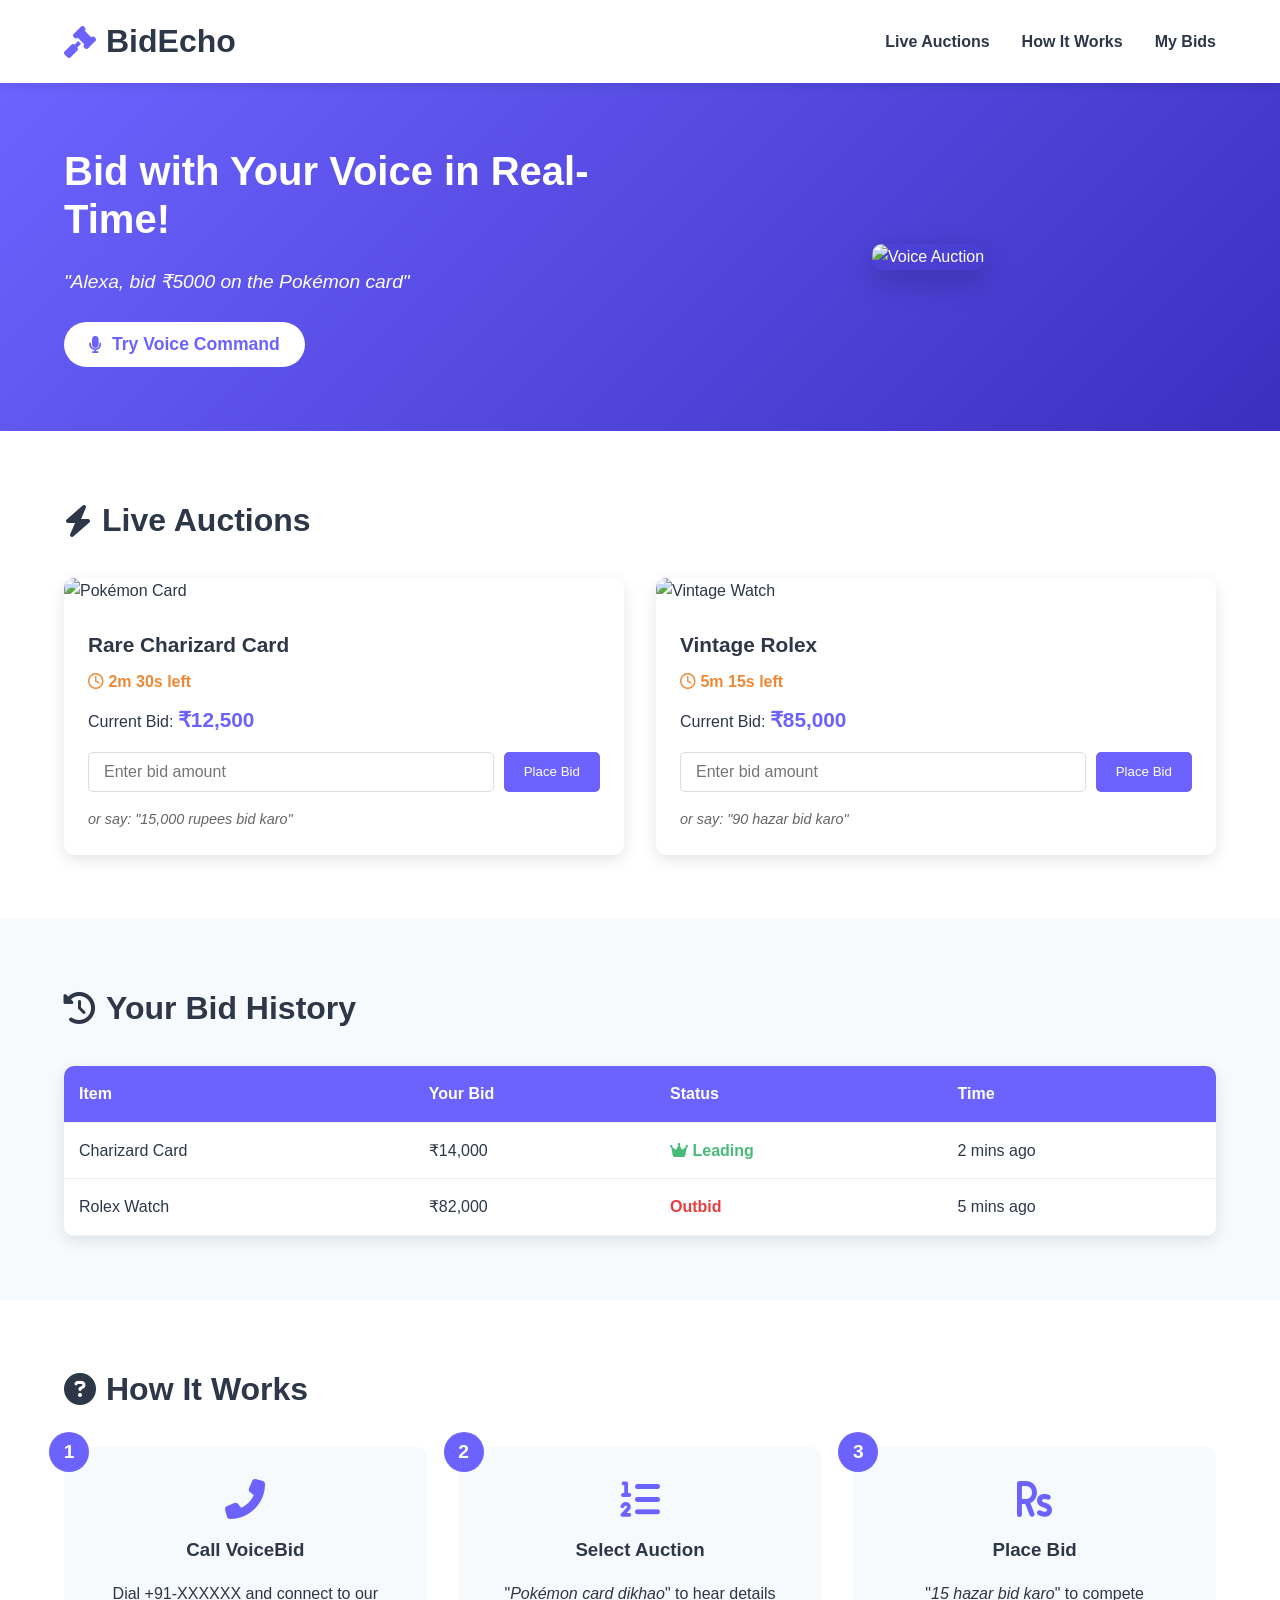
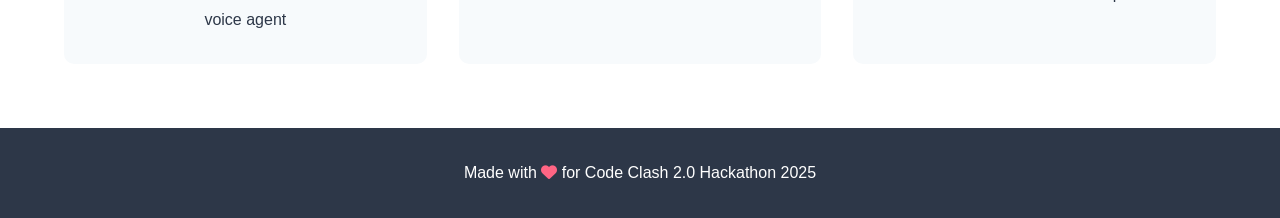
==== index.html @ 43a75629 "Add files via upload" ====
<!DOCTYPE html>
<html lang="en">
<head>
    <meta charset="UTF-8">
    <meta name="viewport" content="width=device-width, initial-scale=1.0">
    <title>BidEcho - Real-Time Voice Auctions</title>
    <link rel="stylesheet" href="style.css">
    <link rel="stylesheet" href="https://cdnjs.cloudflare.com/ajax/libs/font-awesome/6.4.0/css/all.min.css">
</head>
<body>
    <!-- Header -->
    <header>
        <div class="logo">
            <i class="fas fa-gavel"></i>
            <h1>BidEcho</h1>
        </div>
        <nav>
            <a href="#live-auctions">Live Auctions</a>
            <a href="#how-it-works">How It Works</a>
            <a href="#bid-history">My Bids</a>
        </nav>
    </header>

    <!-- Hero Section -->
    <section class="hero">
        <div class="hero-text">
            <h2>Bid with Your Voice in Real-Time!</h2>
            <p>"Alexa, bid ₹5000 on the Pokémon card"</p>
            <button class="cta-button" id="voice-btn">
                <i class="fas fa-microphone"></i> Try Voice Command
            </button>
        </div>
        <div class="hero-image">
            <img src="images/auction-mic.png" alt="Voice Auction">
        </div>
    </section>

    <!-- Live Auctions Section -->
    <section id="live-auctions" class="auctions">
        <h2><i class="fas fa-bolt"></i> Live Auctions</h2>
        <div class="auction-cards">
            <!-- Auction Card 1 -->
            <div class="card">
                <img src="images/pokemon-card.jpg" alt="Pokémon Card">
                <div class="card-content">
                    <h3>Rare Charizard Card</h3>
                    <p class="time-left"><i class="far fa-clock"></i> 2m 30s left</p>
                    <p class="current-bid">Current Bid: <span>₹12,500</span></p>
                    <div class="bid-form">
                        <input type="number" placeholder="Enter bid amount" min="12501">
                        <button class="bid-button">Place Bid</button>
                    </div>
                    <p class="voice-hint">or say: "<em>15,000 rupees bid karo</em>"</p>
                </div>
            </div>

            <!-- Auction Card 2 -->
            <div class="card">
                <img src="images/vintage-watch.jpg" alt="Vintage Watch">
                <div class="card-content">
                    <h3>Vintage Rolex</h3>
                    <p class="time-left"><i class="far fa-clock"></i> 5m 15s left</p>
                    <p class="current-bid">Current Bid: <span>₹85,000</span></p>
                    <div class="bid-form">
                        <input type="number" placeholder="Enter bid amount" min="85001">
                        <button class="bid-button">Place Bid</button>
                    </div>
                    <p class="voice-hint">or say: "<em>90 hazar bid karo</em>"</p>
                </div>
            </div>
        </div>
    </section>

    <!-- Bid History Section -->
    <section id="bid-history" class="history">
        <h2><i class="fas fa-history"></i> Your Bid History</h2>
        <table>
            <thead>
                <tr>
                    <th>Item</th>
                    <th>Your Bid</th>
                    <th>Status</th>
                    <th>Time</th>
                </tr>
            </thead>
            <tbody>
                <tr>
                    <td>Charizard Card</td>
                    <td>₹14,000</td>
                    <td class="leading"><i class="fas fa-crown"></i> Leading</td>
                    <td>2 mins ago</td>
                </tr>
                <tr>
                    <td>Rolex Watch</td>
                    <td>₹82,000</td>
                    <td class="outbid">Outbid</td>
                    <td>5 mins ago</td>
                </tr>
            </tbody>
        </table>
    </section>

    <!-- How It Works Section -->
    <section id="how-it-works" class="steps">
        <h2><i class="fas fa-question-circle"></i> How It Works</h2>
        <div class="step-container">
            <div class="step">
                <div class="step-number">1</div>
                <i class="fas fa-phone-alt"></i>
                <h3>Call VoiceBid</h3>
                <p>Dial +91-XXXXXX and connect to our voice agent</p>
            </div>
            <div class="step">
                <div class="step-number">2</div>
                <i class="fas fa-list-ol"></i>
                <h3>Select Auction</h3>
                <p>"<em>Pokémon card dikhao</em>" to hear details</p>
            </div>
            <div class="step">
                <div class="step-number">3</div>
                <i class="fas fa-rupee-sign"></i>
                <h3>Place Bid</h3>
                <p>"<em>15 hazar bid karo</em>" to compete</p>
            </div>
        </div>
    </section>

    <!-- Footer -->
    <footer>
        <p>Made with <i class="fas fa-heart"></i> for Code Clash 2.0 Hackathon 2025</p>
    </footer>

    <!-- Voice Command Popup -->
    <div class="voice-popup" id="voice-popup">
        <div class="popup-content">
            <i class="fas fa-microphone-alt"></i>
            <h3>Speak Now</h3>
            <p>"Bid [amount] on [item]"</p>
            <div class="voice-animation">
                <span class="dot"></span>
                <span class="dot"></span>
                <span class="dot"></span>
            </div>
            <button class="close-btn" id="close-voice">Close</button>
        </div>
    </div>

    <script src="script.js"></script>
</body>
</html>
---- style.css ----
:root {
    --primary: #6C63FF;
    --secondary: #FF6584;
    --dark: #2D3748;
    --light: #F7FAFC;
    --success: #48BB78;
    --warning: #ED8936;
    --danger: #E53E3E;
}

* {
    margin: 0;
    padding: 0;
    box-sizing: border-box;
    font-family: 'Segoe UI', Tahoma, Geneva, Verdana, sans-serif;
}

body {
    background-color: #f5f5f5;
    color: var(--dark);
    line-height: 1.6;
}

/* Header */
header {
    background: white;
    box-shadow: 0 2px 10px rgba(0,0,0,0.1);
    padding: 1rem 5%;
    display: flex;
    justify-content: space-between;
    align-items: center;
    position: sticky;
    top: 0;
    z-index: 100;
}

.logo {
    display: flex;
    align-items: center;
    gap: 10px;
}

.logo i {
    font-size: 2rem;
    color: var(--primary);
}

nav {
    display: flex;
    gap: 2rem;
}

nav a {
    text-decoration: none;
    color: var(--dark);
    font-weight: 600;
    transition: color 0.3s;
}

nav a:hover {
    color: var(--primary);
}

/* Hero Section */
.hero {
    display: flex;
    padding: 5% 5%;
    background: linear-gradient(135deg, #6C63FF 0%, #3a2fbf 100%);
    color: white;
}

.hero-text {
    flex: 1;
    display: flex;
    flex-direction: column;
    justify-content: center;
    gap: 1.5rem;
}

.hero-text h2 {
    font-size: 2.5rem;
    line-height: 1.2;
}

.hero-text p {
    font-size: 1.2rem;
    font-style: italic;
}

.hero-image {
    flex: 1;
    display: flex;
    justify-content: center;
    align-items: center;
}

.hero-image img {
    max-width: 100%;
    height: auto;
    border-radius: 10px;
    box-shadow: 0 10px 30px rgba(0,0,0,0.2);
}

.cta-button {
    background: white;
    color: var(--primary);
    border: none;
    padding: 12px 25px;
    font-size: 1.1rem;
    font-weight: 600;
    border-radius: 50px;
    cursor: pointer;
    display: flex;
    align-items: center;
    gap: 10px;
    width: fit-content;
    transition: transform 0.3s, box-shadow 0.3s;
}

.cta-button:hover {
    transform: translateY(-3px);
    box-shadow: 0 5px 15px rgba(0,0,0,0.2);
}

/* Auctions Section */
.auctions {
    padding: 5% 5%;
    background: white;
}

.auctions h2, .history h2, .steps h2 {
    font-size: 2rem;
    margin-bottom: 2rem;
    display: flex;
    align-items: center;
    gap: 10px;
}

.auction-cards {
    display: grid;
    grid-template-columns: repeat(auto-fit, minmax(300px, 1fr));
    gap: 2rem;
}

.card {
    background: white;
    border-radius: 10px;
    overflow: hidden;
    box-shadow: 0 5px 15px rgba(0,0,0,0.1);
    transition: transform 0.3s;
}

.card:hover {
    transform: translateY(-10px);
}

.card img {
    width: 100%;
    height: 200px;
    object-fit: cover;
}

.card-content {
    padding: 1.5rem;
}

.card h3 {
    font-size: 1.3rem;
    margin-bottom: 0.5rem;
}

.time-left {
    color: var(--warning);
    font-weight: 600;
    margin-bottom: 0.5rem;
}

.current-bid {
    margin-bottom: 1rem;
}

.current-bid span {
    font-size: 1.3rem;
    font-weight: 700;
    color: var(--primary);
}

.bid-form {
    display: flex;
    gap: 10px;
    margin-bottom: 1rem;
}

.bid-form input {
    flex: 1;
    padding: 10px 15px;
    border: 1px solid #ddd;
    border-radius: 5px;
    font-size: 1rem;
}

.bid-button {
    background: var(--primary);
    color: white;
    border: none;
    padding: 0 20px;
    border-radius: 5px;
    cursor: pointer;
    transition: background 0.3s;
}

.bid-button:hover {
    background: #5a52e0;
}

.voice-hint {
    font-size: 0.9rem;
    color: #666;
    font-style: italic;
}

/* Bid History Section */
.history {
    padding: 5% 5%;
    background: var(--light);
}

table {
    width: 100%;
    border-collapse: collapse;
    background: white;
    box-shadow: 0 5px 15px rgba(0,0,0,0.1);
    border-radius: 10px;
    overflow: hidden;
}

th, td {
    padding: 15px;
    text-align: left;
    border-bottom: 1px solid #eee;
}

th {
    background: var(--primary);
    color: white;
}

tr:hover {
    background: #f5f5f5;
}

.leading {
    color: var(--success);
    font-weight: 600;
}

.outbid {
    color: var(--danger);
    font-weight: 600;
}

/* How It Works Section */
.steps {
    padding: 5% 5%;
    background: white;
}

.step-container {
    display: grid;
    grid-template-columns: repeat(auto-fit, minmax(250px, 1fr));
    gap: 2rem;
}

.step {
    background: var(--light);
    padding: 2rem;
    border-radius: 10px;
    text-align: center;
    position: relative;
    transition: transform 0.3s;
}

.step:hover {
    transform: translateY(-10px);
}

.step-number {
    position: absolute;
    top: -15px;
    left: -15px;
    background: var(--primary);
    color: white;
    width: 40px;
    height: 40px;
    border-radius: 50%;
    display: flex;
    justify-content: center;
    align-items: center;
    font-weight: bold;
    font-size: 1.2rem;
}

.step i {
    font-size: 2.5rem;
    color: var(--primary);
    margin-bottom: 1rem;
}

.step h3 {
    margin-bottom: 1rem;
}

/* Footer */
footer {
    text-align: center;
    padding: 2rem;
    background: var(--dark);
    color: white;
}

footer i {
    color: var(--secondary);
}

/* Voice Popup */
.voice-popup {
    position: fixed;
    top: 0;
    left: 0;
    width: 100%;
    height: 100%;
    background: rgba(0,0,0,0.8);
    display: none;
    justify-content: center;
    align-items: center;
    z-index: 1000;
}

.popup-content {
    background: white;
    padding: 3rem;
    border-radius: 10px;
    text-align: center;
    max-width: 500px;
    width: 90%;
}

.popup-content i {
    font-size: 4rem;
    color: var(--primary);
    margin-bottom: 1.5rem;
}

.popup-content h3 {
    font-size: 1.8rem;
    margin-bottom: 1rem;
}

.popup-content p {
    font-size: 1.2rem;
    margin-bottom: 2rem;
    color: #666;
}

.voice-animation {
    display: flex;
    justify-content: center;
    gap: 10px;
    margin-bottom: 2rem;
}

.dot {
    width: 10px;
    height: 10px;
    background: var(--primary);
    border-radius: 50%;
    animation: pulse 1.5s infinite ease-in-out;
}

.dot:nth-child(2) {
    animation-delay: 0.3s;
}

.dot:nth-child(3) {
    animation-delay: 0.6s;
}

@keyframes pulse {
    0%, 100% {
        transform: scale(1);
        opacity: 1;
    }
    50% {
        transform: scale(1.5);
        opacity: 0.5;
    }
}

.close-btn {
    background: var(--danger);
    color: white;
    border: none;
    padding: 10px 20px;
    border-radius: 5px;
    cursor: pointer;
    transition: background 0.3s;
}

.close-btn:hover {
    background: #c53030;
}

/* Responsive Design */
@media (max-width: 768px) {
    header {
        flex-direction: column;
        gap: 1rem;
    }

    .hero {
        flex-direction: column;
        text-align: center;
    }

    .cta-button {
        margin: 0 auto;
    }

    .hero-image {
        margin-top: 2rem;
    }

    .step-container {
        grid-template-columns: 1fr;
    }
}
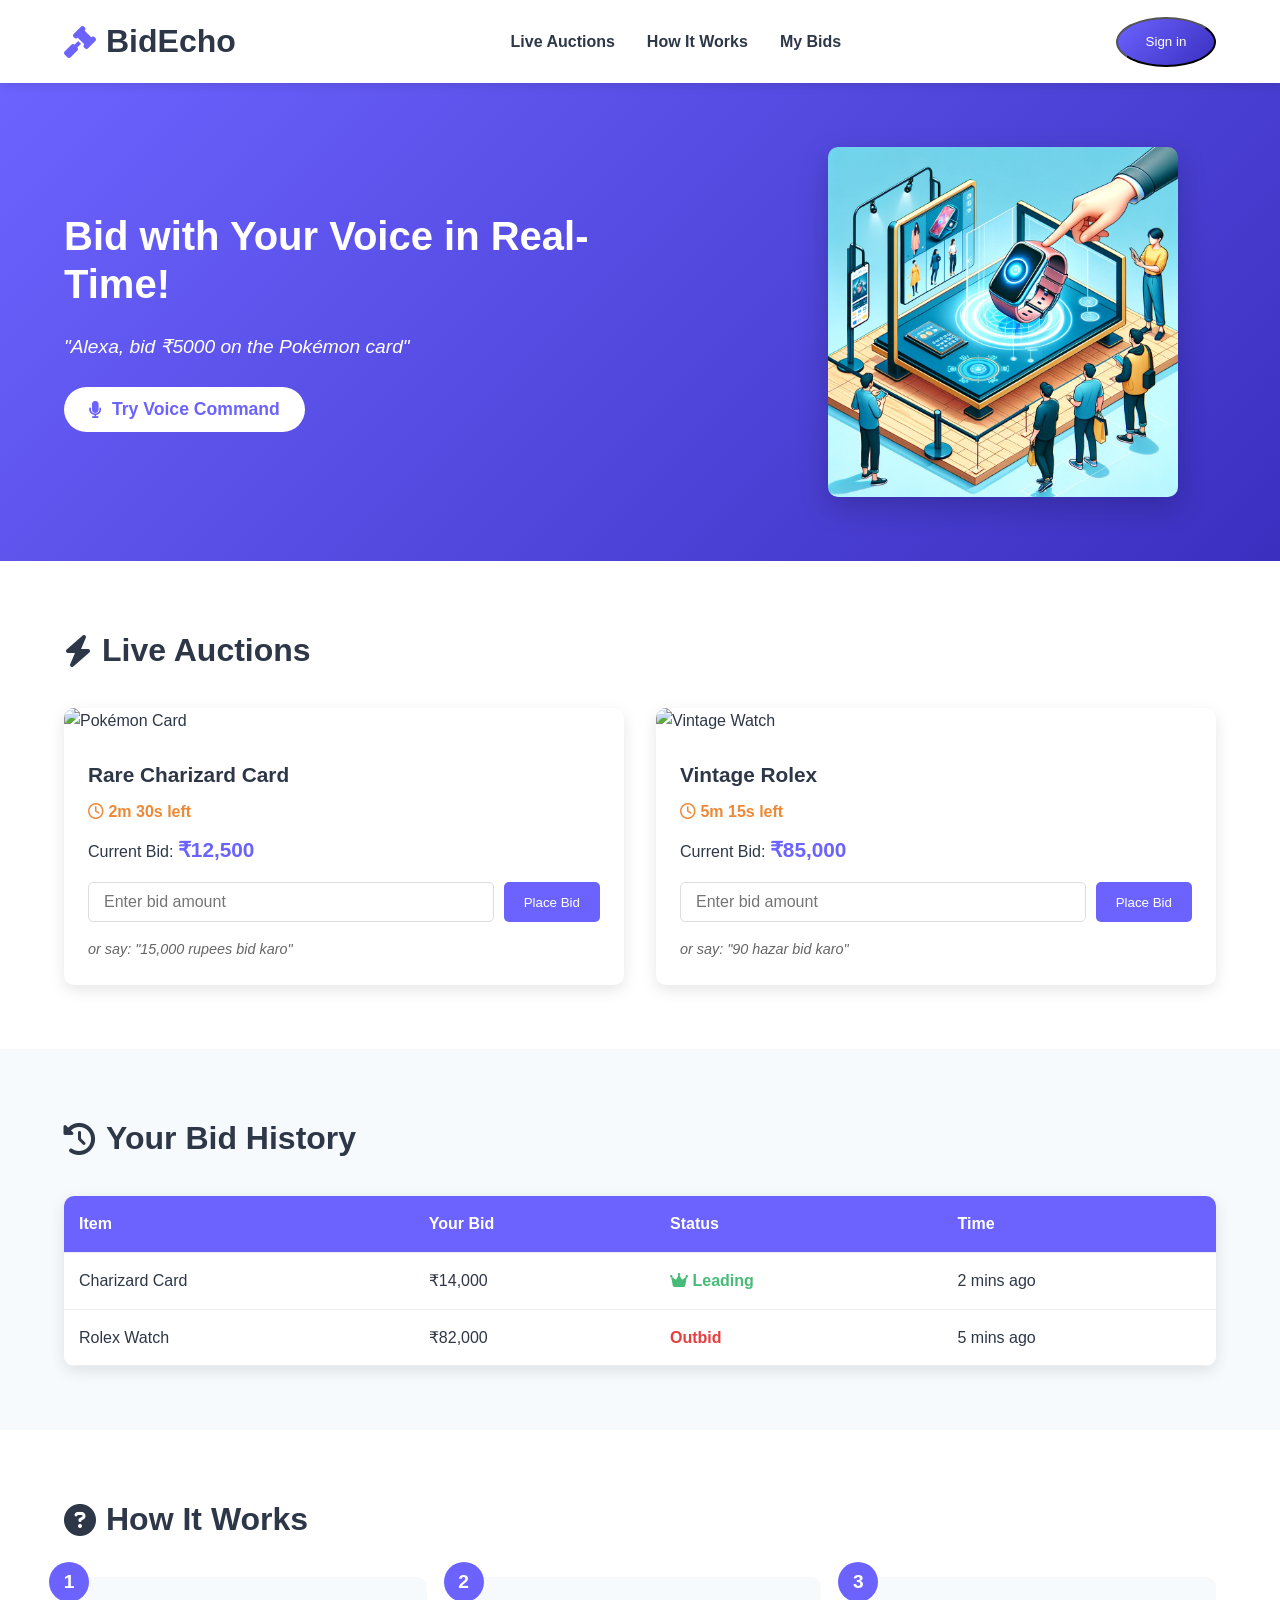
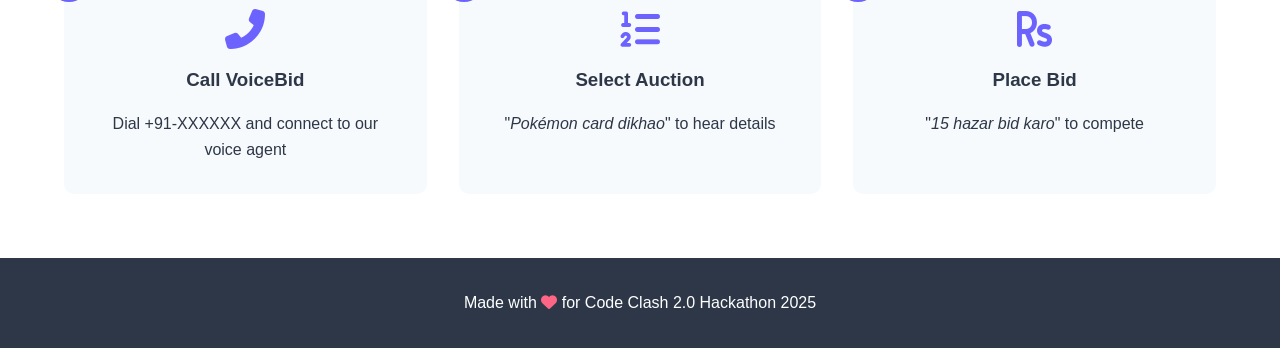
==== commit 841ba6bd: "Add files via upload" ====
--- a/index.html
+++ b/index.html
@@ -19,6 +19,11 @@
             <a href="#how-it-works">How It Works</a>
             <a href="#bid-history">My Bids</a>
         </nav>
+        <div class="login">
+            <button>
+                <a href="login.html">Sign in</a>
+            </button>
+        </div>
     </header>
 
     <!-- Hero Section -->
@@ -31,7 +36,7 @@
             </button>
         </div>
         <div class="hero-image">
-            <img src="images/auction-mic.png" alt="Voice Auction">
+            <img src="image1.png" alt="Voice Auction">
         </div>
     </section>
 
--- a/style.css
+++ b/style.css
@@ -97,9 +97,10 @@
 
 .hero-image img {
     max-width: 100%;
-    height: auto;
+    height: 350px;
     border-radius: 10px;
     box-shadow: 0 10px 30px rgba(0,0,0,0.2);
+    margin-left: 150px;
 }
 
 .cta-button {
@@ -434,4 +435,17 @@
     .step-container {
         grid-template-columns: 1fr;
     }
-}+}
+
+.login a{
+    text-decoration: none;
+    color: white;
+
+}
+
+.login button{
+    width: 100px;
+    height: 50px;
+    border-radius:50%;
+    background: linear-gradient(135deg, #6C63FF 0%, #3a2fbf 100%);
+}
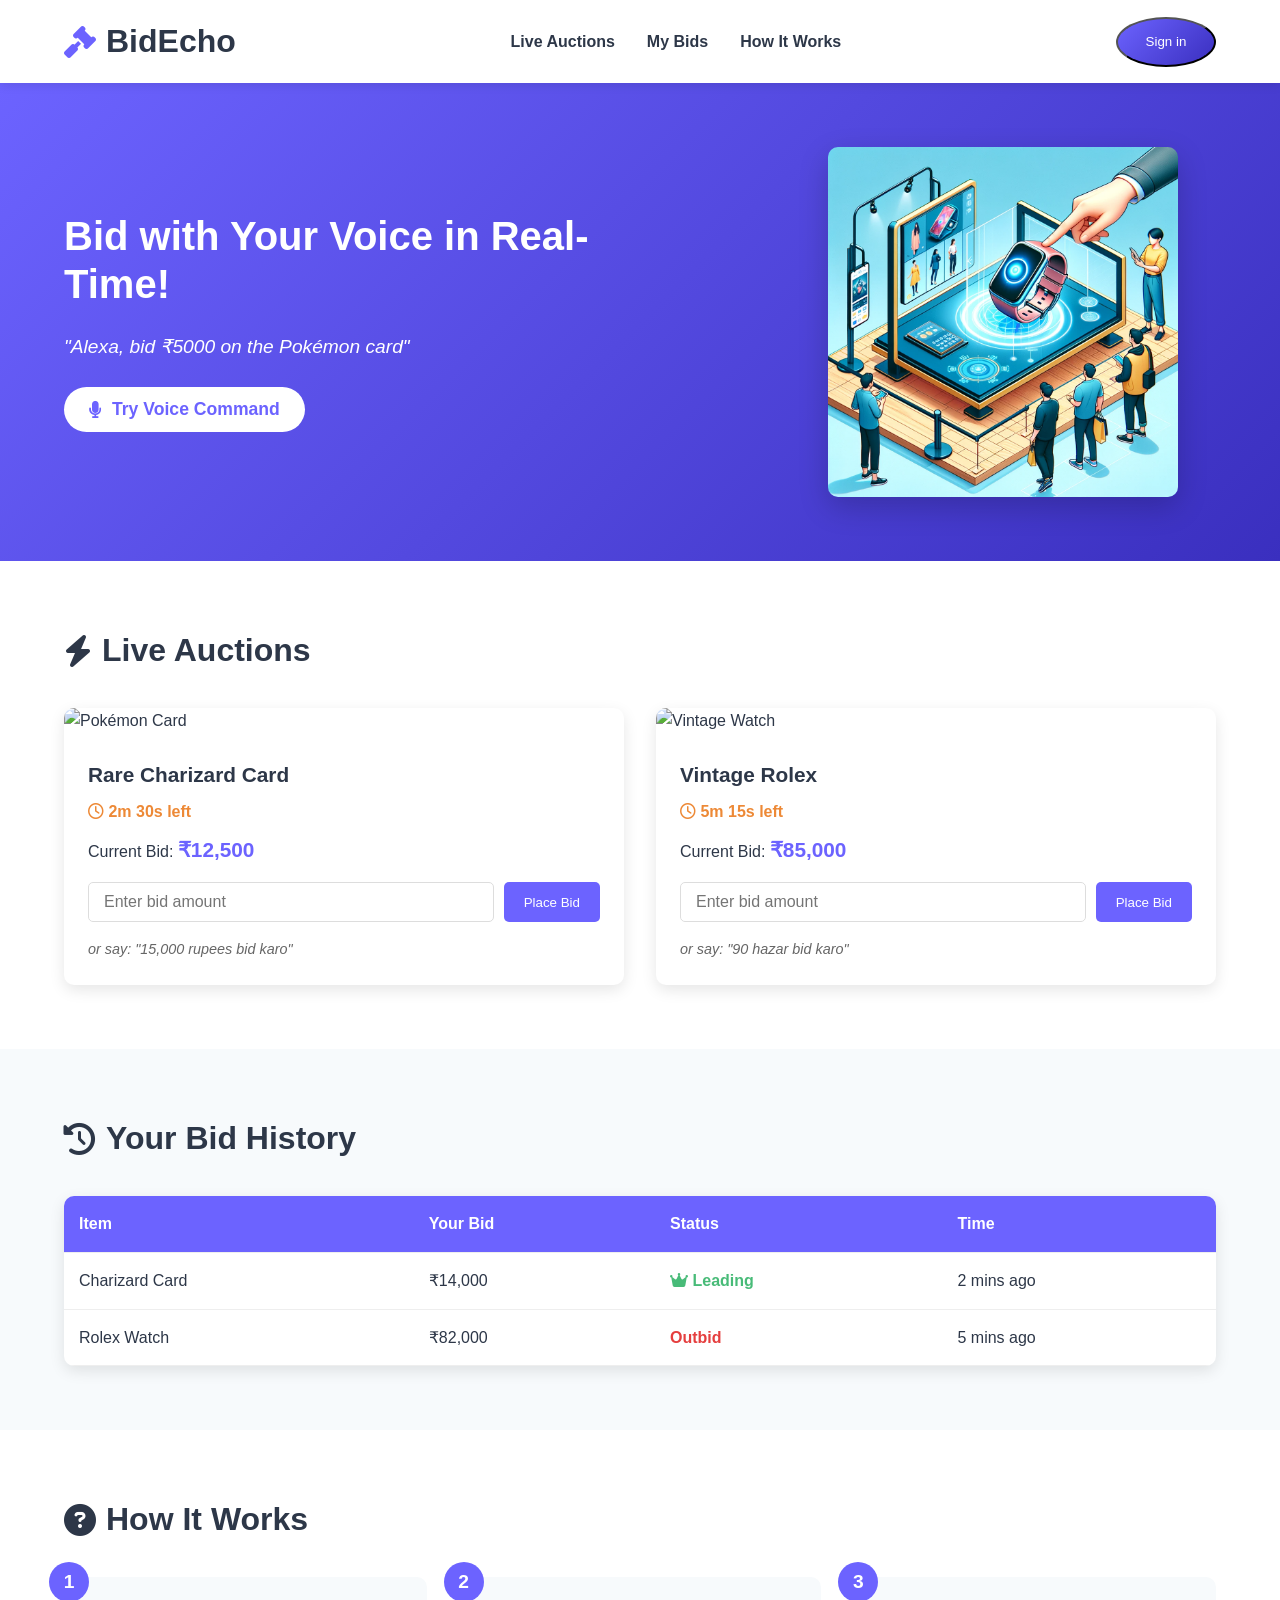
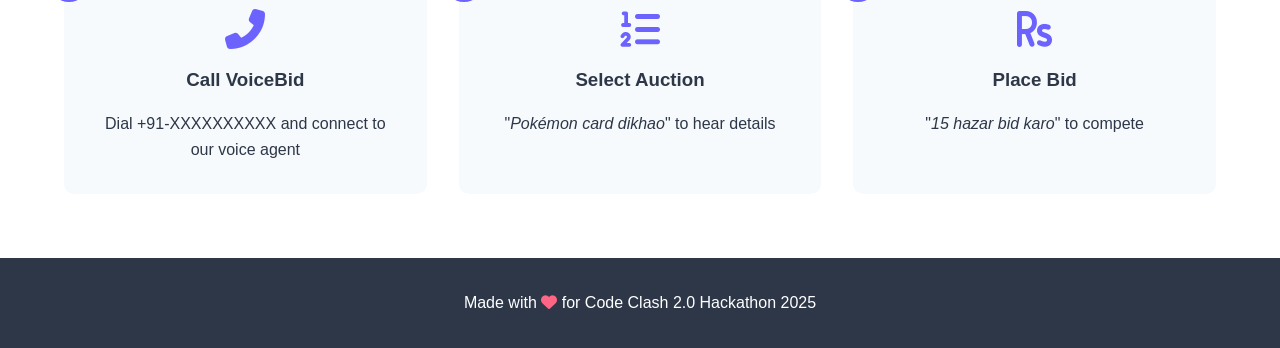
==== commit b83b8220: "Update index.html" ====
--- a/index.html
+++ b/index.html
@@ -16,8 +16,8 @@
         </div>
         <nav>
             <a href="#live-auctions">Live Auctions</a>
+            <a href="#bid-history">My Bids</a>
             <a href="#how-it-works">How It Works</a>
-            <a href="#bid-history">My Bids</a>
         </nav>
         <div class="login">
             <button>
@@ -113,7 +113,7 @@
                 <div class="step-number">1</div>
                 <i class="fas fa-phone-alt"></i>
                 <h3>Call VoiceBid</h3>
-                <p>Dial +91-XXXXXX and connect to our voice agent</p>
+                <p>Dial +91-XXXXXXXXXX and connect to our voice agent</p>
             </div>
             <div class="step">
                 <div class="step-number">2</div>
@@ -152,4 +152,4 @@
 
     <script src="script.js"></script>
 </body>
-</html>+</html>
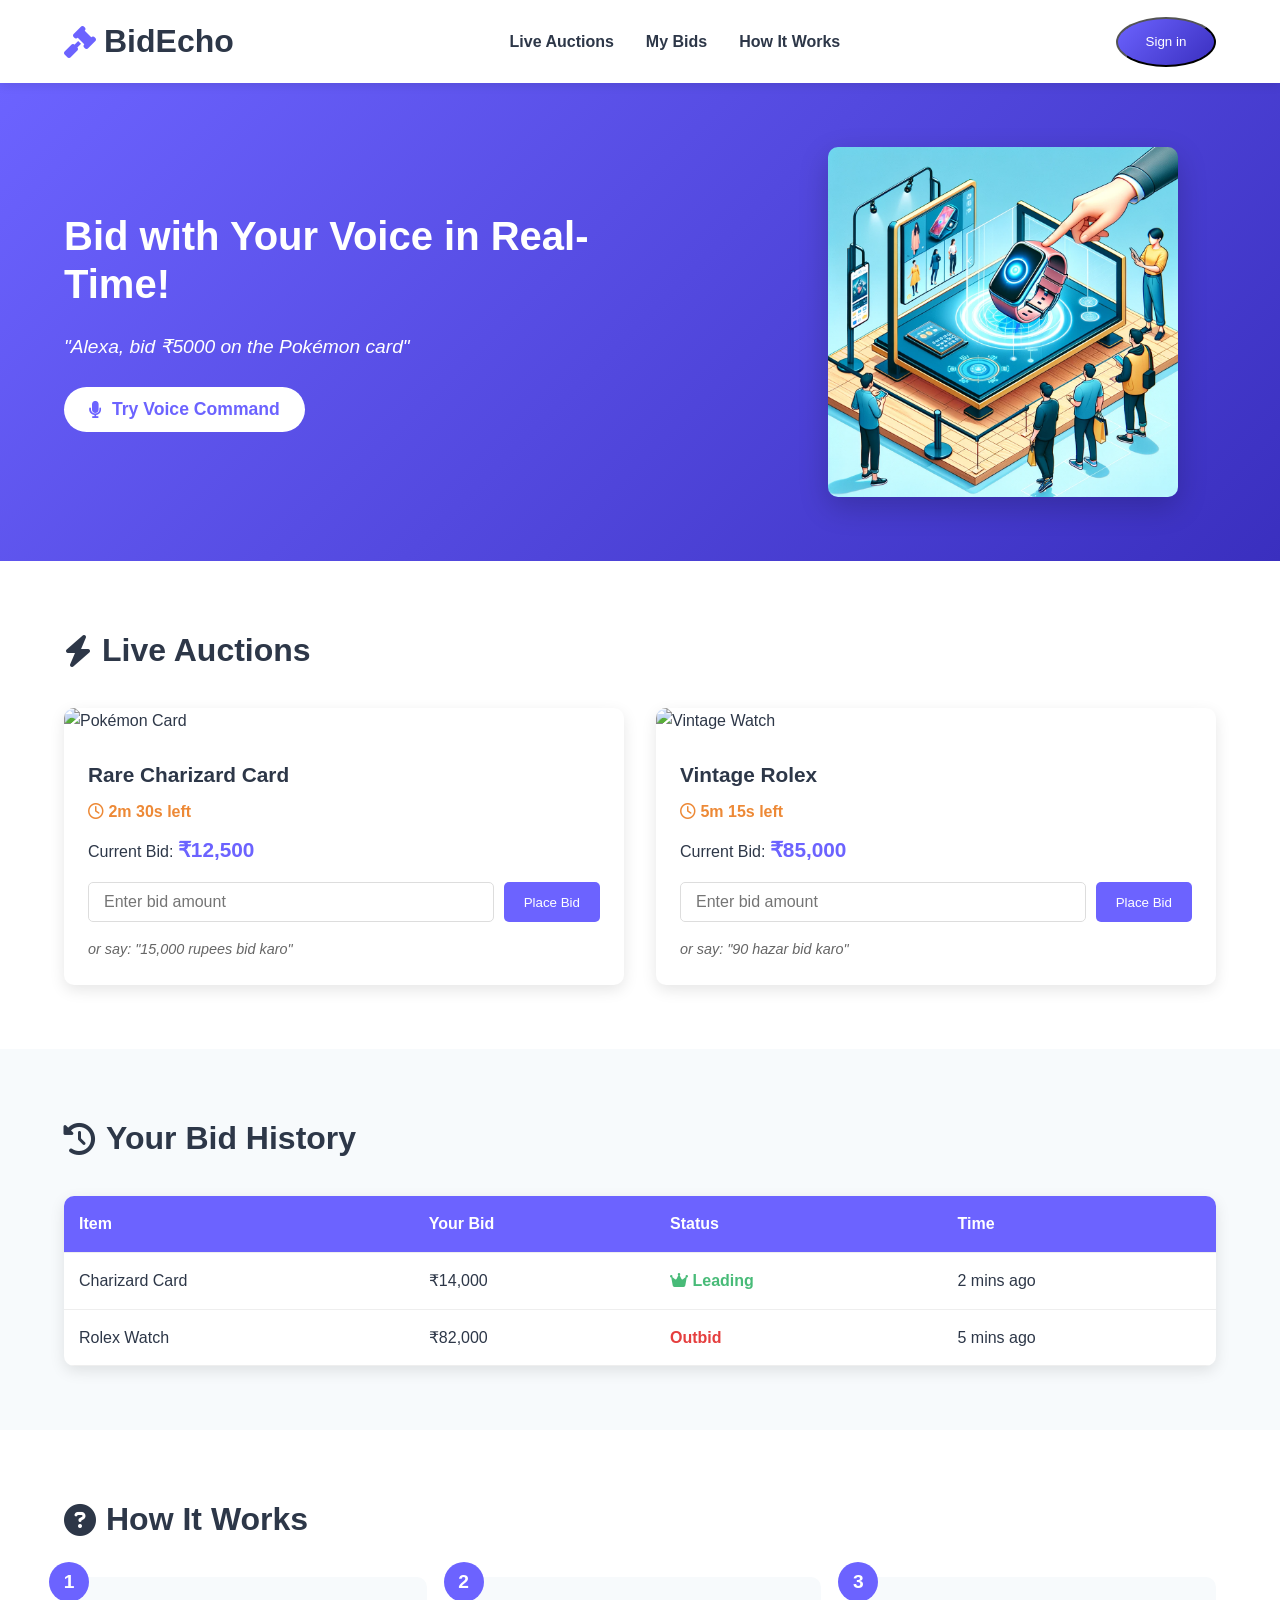
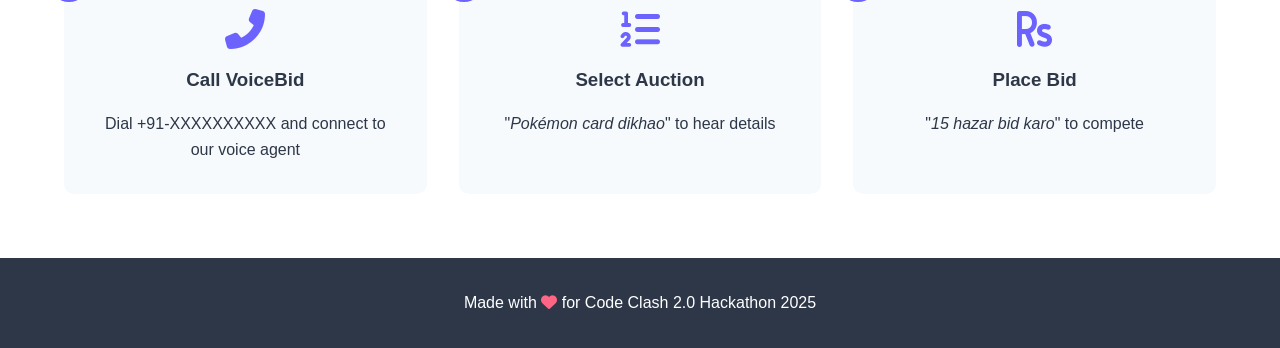
==== commit ce846b29: "Update index.html" ====
--- a/index.html
+++ b/index.html
@@ -11,9 +11,11 @@
     <!-- Header -->
     <header>
         <div class="logo">
+        <a href="index.html" style="text-decoration: none; color: inherit; display: flex; align-items: center; gap: 0.5rem;">
             <i class="fas fa-gavel"></i>
             <h1>BidEcho</h1>
-        </div>
+        </a>
+    </div>
         <nav>
             <a href="#live-auctions">Live Auctions</a>
             <a href="#bid-history">My Bids</a>
